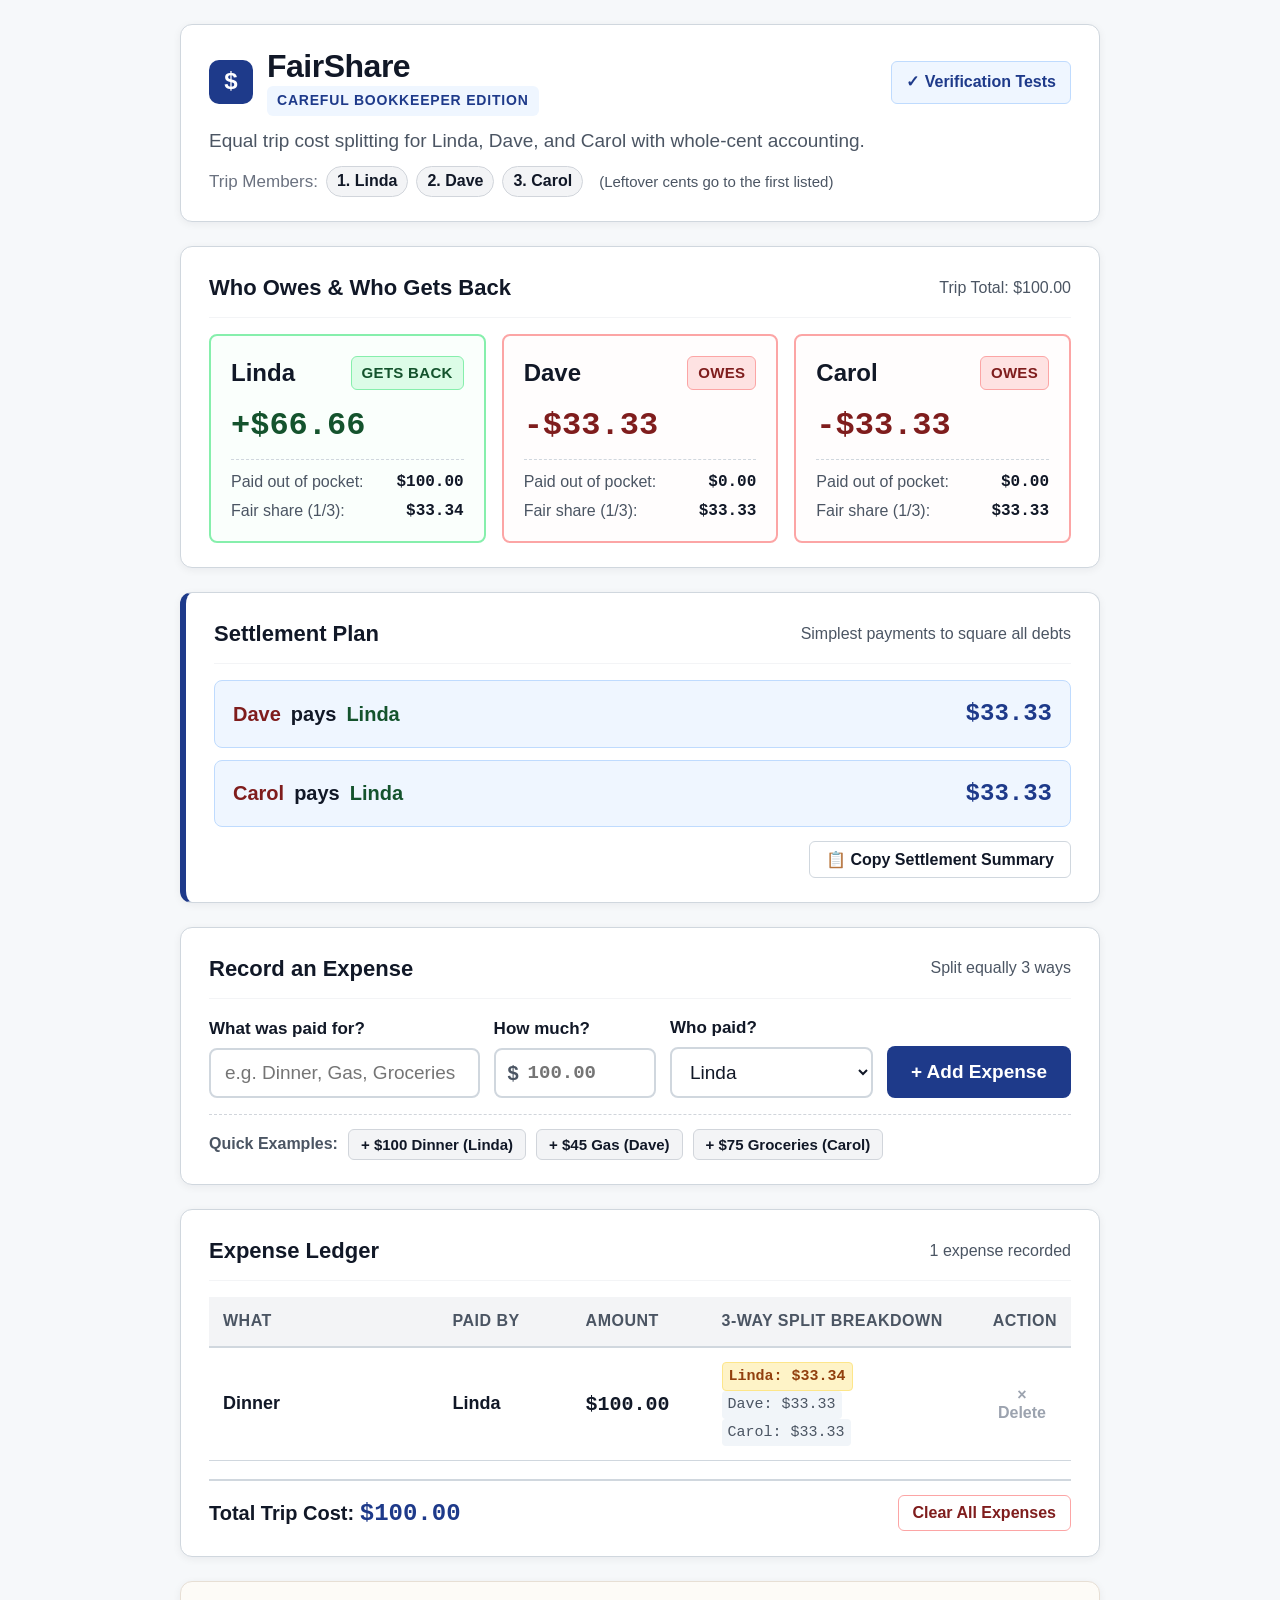
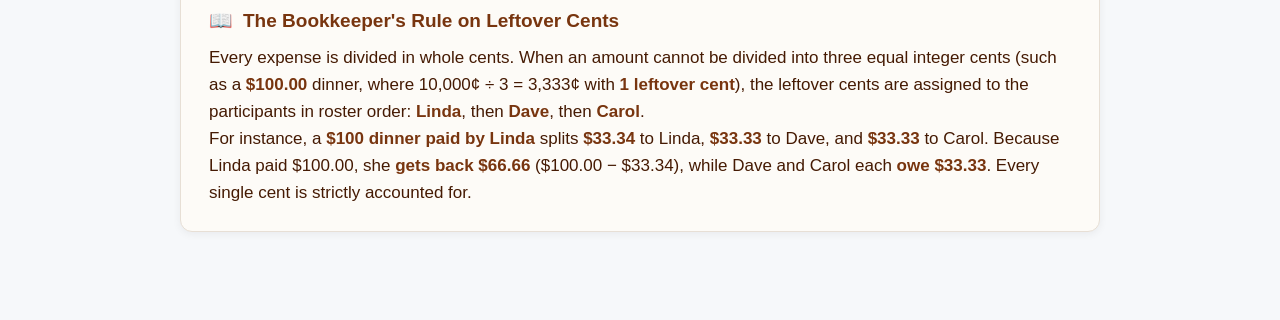
==== index.html @ 0f7b6aad "Initial commit" ====
<!DOCTYPE html>
<html lang="en">
<head>
  <meta charset="UTF-8">
  <meta name="viewport" content="width=device-width, initial-scale=1.0">
  <title>FairShare - Trip Cost Splitter for Linda, Dave & Carol</title>
  <link rel="stylesheet" href="style.css">
</head>
<body>
  <div class="container">
    <!-- Main Header -->
    <header class="app-header">
      <div class="header-top">
        <div class="brand">
          <div class="brand-icon">$</div>
          <div>
            <h1>FairShare</h1>
            <span class="header-badge">Careful Bookkeeper Edition</span>
          </div>
        </div>
        <div class="header-actions">
          <a href="tests.html" class="btn-header-link" title="Open unit verification tests">
            <span>&check;</span> Verification Tests
          </a>
        </div>
      </div>
      <p class="subtitle">Equal trip cost splitting for Linda, Dave, and Carol with whole-cent accounting.</p>
      <div class="participants-tagline">
        <span>Trip Members:</span>
        <span class="participant-chip">1. Linda</span>
        <span class="participant-chip">2. Dave</span>
        <span class="participant-chip">3. Carol</span>
        <span style="margin-left: 8px; font-size: 15px; color: var(--text-muted);">(Leftover cents go to the first listed)</span>
      </div>
    </header>

    <!-- Balances Overview ("Who owes and who gets back") -->
    <section class="card" aria-labelledby="balances-heading">
      <div class="card-title">
        <h2 id="balances-heading" style="font-size: 22px; font-weight: 700;">Who Owes &amp; Who Gets Back</h2>
        <span class="card-subtitle" id="trip-total-summary">Trip Total: $0.00</span>
      </div>
      <div class="balances-grid" id="balances-container" aria-live="polite">
        <!-- Rendered by app.js -->
      </div>
    </section>

    <!-- Settlement Plan ("How to Settle Up") -->
    <section class="card settlement-card" aria-labelledby="settlement-heading">
      <div class="card-title">
        <h2 id="settlement-heading" style="font-size: 22px; font-weight: 700;">Settlement Plan</h2>
        <span class="card-subtitle">Simplest payments to square all debts</span>
      </div>
      <div class="settlement-list" id="settlement-list">
        <!-- Rendered by app.js -->
      </div>
      <div class="settlement-footer" id="settlement-footer" style="display: none;">
        <button type="button" class="btn-secondary" id="btn-copy-settlement">
          📋 Copy Settlement Summary
        </button>
      </div>
    </section>

    <!-- Add Expense Form -->
    <section class="card" aria-labelledby="add-expense-heading">
      <div class="card-title">
        <h2 id="add-expense-heading" style="font-size: 22px; font-weight: 700;">Record an Expense</h2>
        <span class="card-subtitle">Split equally 3 ways</span>
      </div>

      <form id="expense-form" novalidate>
        <div class="form-grid">
          <!-- Description -->
          <div class="form-group">
            <label for="expense-what">What was paid for?</label>
            <input type="text" id="expense-what" placeholder="e.g. Dinner, Gas, Groceries" required autocomplete="off">
          </div>

          <!-- Amount -->
          <div class="form-group">
            <label for="expense-amount">How much?</label>
            <div class="amount-input-wrapper">
              <span class="currency-symbol">$</span>
              <input type="text" id="expense-amount" placeholder="100.00" inputmode="decimal" required autocomplete="off">
            </div>
          </div>

          <!-- Paid By -->
          <div class="form-group">
            <label for="expense-paidby">Who paid?</label>
            <select id="expense-paidby" required>
              <option value="Linda">Linda</option>
              <option value="Dave">Dave</option>
              <option value="Carol">Carol</option>
            </select>
          </div>

          <!-- Submit Button -->
          <div class="form-group">
            <button type="submit" class="btn-primary" id="btn-add-expense">
              + Add Expense
            </button>
          </div>
        </div>

        <div id="form-error" class="error-banner" role="alert"></div>

        <!-- Quick Demo Presets -->
        <div class="presets-bar">
          <span class="presets-label">Quick Examples:</span>
          <button type="button" class="btn-preset" data-what="Dinner" data-amount="100.00" data-paidby="Linda">
            + $100 Dinner (Linda)
          </button>
          <button type="button" class="btn-preset" data-what="Gas" data-amount="45.00" data-paidby="Dave">
            + $45 Gas (Dave)
          </button>
          <button type="button" class="btn-preset" data-what="Groceries" data-amount="75.00" data-paidby="Carol">
            + $75 Groceries (Carol)
          </button>
        </div>
      </form>
    </section>

    <!-- Expense Ledger Table -->
    <section class="card" aria-labelledby="ledger-heading">
      <div class="card-title">
        <h2 id="ledger-heading" style="font-size: 22px; font-weight: 700;">Expense Ledger</h2>
        <span class="card-subtitle" id="ledger-count-label">0 expenses recorded</span>
      </div>

      <div class="ledger-table-wrapper">
        <table class="ledger-table">
          <thead>
            <tr>
              <th scope="col" style="width: 28%;">What</th>
              <th scope="col" style="width: 16%;">Paid By</th>
              <th scope="col" style="width: 16%;">Amount</th>
              <th scope="col" style="width: 32%;">3-Way Split Breakdown</th>
              <th scope="col" style="width: 8%; text-align: right;">Action</th>
            </tr>
          </thead>
          <tbody id="ledger-body">
            <!-- Rendered by app.js -->
          </tbody>
        </table>
      </div>

      <div class="ledger-footer" id="ledger-footer">
        <div class="total-stat">
          Total Trip Cost: <span class="total-amount-highlight" id="footer-total-amount">$0.00</span>
        </div>
        <button type="button" class="btn-clear" id="btn-clear-all">
          Clear All Expenses
        </button>
      </div>
    </section>

    <!-- Bookkeeper Note Card -->
    <div class="card note-card">
      <div class="note-header">
        <span>📖</span>
        <span>The Bookkeeper's Rule on Leftover Cents</span>
      </div>
      <p class="note-text">
        Every expense is divided in whole cents. When an amount cannot be divided into three equal integer cents (such as a <strong>$100.00</strong> dinner, where 10,000&cent; &divide; 3 = 3,333&cent; with <strong>1 leftover cent</strong>), the leftover cents are assigned to the participants in roster order: <strong>Linda</strong>, then <strong>Dave</strong>, then <strong>Carol</strong>.
        <br>
        For instance, a <strong>$100 dinner paid by Linda</strong> splits <strong>$33.34</strong> to Linda, <strong>$33.33</strong> to Dave, and <strong>$33.33</strong> to Carol. Because Linda paid $100.00, she <strong>gets back $66.66</strong> ($100.00 &minus; $33.34), while Dave and Carol each <strong>owe $33.33</strong>. Every single cent is strictly accounted for.
      </p>
    </div>
  </div>

  <!-- Scripts -->
  <script src="money.js"></script>
  <script src="app.js"></script>
</body>
</html>
---- style.css ----
/* ==========================================================================
   FairShare - style.css
   Careful Bookkeeper Ledger Theme
   Optimized for offline use, large text, high contrast, and clean layout
   ========================================================================== */

:root {
  --font-main: -apple-system, BlinkMacSystemFont, "Segoe UI", Roboto, Helvetica, Arial, sans-serif;
  --font-mono: ui-monospace, "SF Mono", "Cascadia Mono", Menlo, Consolas, monospace;

  /* Colors */
  --bg-page: #f6f8fa;
  --card-bg: #ffffff;
  --card-border: #d0d7de;
  --card-shadow: 0 2px 8px rgba(15, 23, 42, 0.06);

  --text-main: #111827;
  --text-muted: #4b5563;
  --text-light: #6b7280;

  --primary: #1e3a8a;
  --primary-hover: #172554;
  --primary-light: #eff6ff;

  --credit-text: #14532d;
  --credit-bg: #dcfce7;
  --credit-border: #86efac;

  --debt-text: #7f1d1d;
  --debt-bg: #fee2e2;
  --debt-border: #fca5a5;

  --neutral-text: #374151;
  --neutral-bg: #f3f4f6;
  --neutral-border: #d1d5db;

  --accent-gold: #b45309;
  --accent-gold-bg: #fef3c7;

  --radius-lg: 12px;
  --radius-md: 8px;
  --radius-sm: 6px;
}

* {
  box-sizing: border-box;
  margin: 0;
  padding: 0;
}

body {
  font-family: var(--font-main);
  font-size: 19px;
  line-height: 1.55;
  color: var(--text-main);
  background-color: var(--bg-page);
  padding: 24px 16px 64px 16px;
  -webkit-font-smoothing: antialiased;
}

.container {
  max-width: 920px;
  margin: 0 auto;
}

/* --------------------------------------------------------------------------
   Header
   -------------------------------------------------------------------------- */
.app-header {
  background: var(--card-bg);
  border: 1px solid var(--card-border);
  border-radius: var(--radius-lg);
  padding: 24px 28px;
  margin-bottom: 24px;
  box-shadow: var(--card-shadow);
  display: flex;
  flex-direction: column;
  gap: 12px;
}

.header-top {
  display: flex;
  justify-content: space-between;
  align-items: center;
  flex-wrap: wrap;
  gap: 12px;
}

.brand {
  display: flex;
  align-items: center;
  gap: 14px;
}

.brand-icon {
  width: 44px;
  height: 44px;
  background: var(--primary);
  color: #ffffff;
  border-radius: 10px;
  display: flex;
  align-items: center;
  justify-content: center;
  font-size: 24px;
  font-weight: 800;
  font-family: var(--font-mono);
}

h1 {
  font-size: 32px;
  font-weight: 800;
  color: var(--text-main);
  letter-spacing: -0.5px;
  line-height: 1.1;
}

.header-badge {
  display: inline-block;
  font-size: 14px;
  font-weight: 700;
  text-transform: uppercase;
  letter-spacing: 0.8px;
  padding: 4px 10px;
  background: var(--primary-light);
  color: var(--primary);
  border-radius: 6px;
}

.header-actions {
  display: flex;
  gap: 10px;
  align-items: center;
}

.btn-header-link {
  font-size: 16px;
  font-weight: 600;
  color: var(--primary);
  text-decoration: none;
  background: var(--primary-light);
  border: 1px solid #bfdbfe;
  padding: 8px 14px;
  border-radius: var(--radius-sm);
  display: inline-flex;
  align-items: center;
  gap: 6px;
  transition: all 0.15s ease;
}

.btn-header-link:hover {
  background: #dbeafe;
}

.subtitle {
  font-size: 19px;
  color: var(--text-muted);
  line-height: 1.4;
}

.participants-tagline {
  font-size: 17px;
  color: var(--text-light);
  display: flex;
  align-items: center;
  gap: 8px;
  flex-wrap: wrap;
}

.participant-chip {
  background: var(--neutral-bg);
  border: 1px solid var(--neutral-border);
  padding: 2px 10px;
  border-radius: 16px;
  font-weight: 600;
  color: var(--text-main);
  font-size: 16px;
}

/* --------------------------------------------------------------------------
   Cards & Layout
   -------------------------------------------------------------------------- */
.card {
  background: var(--card-bg);
  border: 1px solid var(--card-border);
  border-radius: var(--radius-lg);
  padding: 24px 28px;
  margin-bottom: 24px;
  box-shadow: var(--card-shadow);
}

.card-title {
  font-size: 22px;
  font-weight: 700;
  margin-bottom: 16px;
  display: flex;
  justify-content: space-between;
  align-items: center;
  color: var(--text-main);
  border-bottom: 1px solid var(--neutral-bg);
  padding-bottom: 12px;
}

.card-subtitle {
  font-size: 16px;
  font-weight: 500;
  color: var(--text-muted);
}

/* --------------------------------------------------------------------------
   Balance Cards Grid ("Who Owes & Who Gets Back")
   -------------------------------------------------------------------------- */
.balances-grid {
  display: grid;
  grid-template-columns: repeat(3, 1fr);
  gap: 16px;
  margin-top: 12px;
}

.balance-card {
  border: 2px solid var(--card-border);
  border-radius: var(--radius-md);
  padding: 18px 20px;
  background: #ffffff;
  display: flex;
  flex-direction: column;
  gap: 10px;
  transition: transform 0.15s ease, box-shadow 0.15s ease;
}

.balance-card.status-gets_back {
  border-color: var(--credit-border);
  background: #fafffc;
}

.balance-card.status-owes {
  border-color: var(--debt-border);
  background: #fffdfd;
}

.balance-card.status-settled {
  border-color: var(--neutral-border);
  background: #fafafa;
}

.person-header {
  display: flex;
  justify-content: space-between;
  align-items: center;
}

.person-name {
  font-size: 24px;
  font-weight: 800;
  color: var(--text-main);
}

.balance-badge {
  font-size: 15px;
  font-weight: 700;
  padding: 4px 10px;
  border-radius: 6px;
  letter-spacing: 0.3px;
  text-transform: uppercase;
}

.badge-credit {
  background: var(--credit-bg);
  color: var(--credit-text);
  border: 1px solid var(--credit-border);
}

.badge-debt {
  background: var(--debt-bg);
  color: var(--debt-text);
  border: 1px solid var(--debt-border);
}

.badge-settled {
  background: var(--neutral-bg);
  color: var(--neutral-text);
  border: 1px solid var(--neutral-border);
}

.net-amount {
  font-size: 32px;
  font-weight: 800;
  font-family: var(--font-mono);
  line-height: 1.1;
  margin: 6px 0;
}

.amount-credit {
  color: var(--credit-text);
}

.amount-debt {
  color: var(--debt-text);
}

.amount-settled {
  color: var(--text-light);
}

.balance-breakdown {
  font-size: 16px;
  color: var(--text-muted);
  border-top: 1px dashed var(--card-border);
  padding-top: 10px;
  display: flex;
  flex-direction: column;
  gap: 4px;
}

.breakdown-row {
  display: flex;
  justify-content: space-between;
}

.breakdown-val {
  font-family: var(--font-mono);
  font-weight: 600;
  color: var(--text-main);
}

/* --------------------------------------------------------------------------
   Settlement Plan ("How to Settle Up")
   -------------------------------------------------------------------------- */
.settlement-card {
  border-left: 6px solid var(--primary);
}

.settlement-list {
  display: flex;
  flex-direction: column;
  gap: 12px;
  margin-top: 8px;
}

.settlement-item {
  display: flex;
  align-items: center;
  justify-content: space-between;
  padding: 14px 18px;
  background: var(--primary-light);
  border: 1px solid #bfdbfe;
  border-radius: var(--radius-md);
  font-size: 20px;
}

.settlement-text {
  display: flex;
  align-items: center;
  gap: 10px;
  font-weight: 600;
}

.settlement-debtor {
  color: var(--debt-text);
  font-weight: 700;
}

.settlement-creditor {
  color: var(--credit-text);
  font-weight: 700;
}

.settlement-amount {
  font-family: var(--font-mono);
  font-size: 24px;
  font-weight: 800;
  color: var(--primary);
}

.settlement-empty {
  padding: 16px;
  text-align: center;
  color: var(--credit-text);
  background: var(--credit-bg);
  border: 1px solid var(--credit-border);
  border-radius: var(--radius-md);
  font-weight: 600;
  font-size: 18px;
}

.settlement-footer {
  margin-top: 14px;
  display: flex;
  justify-content: flex-end;
}

.btn-secondary {
  font-size: 16px;
  font-weight: 600;
  color: var(--text-main);
  background: #ffffff;
  border: 1px solid var(--card-border);
  padding: 8px 16px;
  border-radius: var(--radius-sm);
  cursor: pointer;
  display: inline-flex;
  align-items: center;
  gap: 6px;
  transition: all 0.15s ease;
}

.btn-secondary:hover {
  background: var(--neutral-bg);
  border-color: #9ca3af;
}

/* --------------------------------------------------------------------------
   Add Expense Form
   -------------------------------------------------------------------------- */
.form-grid {
  display: grid;
  grid-template-columns: 2fr 1.2fr 1.5fr auto;
  gap: 14px;
  align-items: flex-end;
}

.form-group {
  display: flex;
  flex-direction: column;
  gap: 6px;
}

label {
  font-size: 17px;
  font-weight: 700;
  color: var(--text-main);
}

input[type="text"],
select {
  font-size: 19px;
  font-family: var(--font-main);
  padding: 12px 14px;
  border: 2px solid var(--card-border);
  border-radius: var(--radius-md);
  background-color: #ffffff;
  color: var(--text-main);
  outline: none;
  transition: border-color 0.15s ease, box-shadow 0.15s ease;
  width: 100%;
}

input[type="text"]:focus,
select:focus {
  border-color: var(--primary);
  box-shadow: 0 0 0 3px rgba(30, 58, 138, 0.15);
}

.amount-input-wrapper {
  position: relative;
  display: flex;
  align-items: center;
}

.currency-symbol {
  position: absolute;
  left: 14px;
  font-size: 20px;
  font-weight: 700;
  color: var(--text-muted);
  pointer-events: none;
}

.amount-input-wrapper input {
  padding-left: 32px;
  font-family: var(--font-mono);
  font-weight: 700;
}

.btn-primary {
  font-size: 19px;
  font-weight: 700;
  color: #ffffff;
  background-color: var(--primary);
  border: none;
  padding: 13px 24px;
  border-radius: var(--radius-md);
  cursor: pointer;
  transition: background-color 0.15s ease, transform 0.1s ease;
  white-space: nowrap;
  height: 52px;
}

.btn-primary:hover {
  background-color: var(--primary-hover);
}

.btn-primary:active {
  transform: translateY(1px);
}

/* Quick Fill Presets */
.presets-bar {
  margin-top: 16px;
  padding-top: 14px;
  border-top: 1px dashed var(--neutral-border);
  display: flex;
  align-items: center;
  gap: 10px;
  flex-wrap: wrap;
}

.presets-label {
  font-size: 16px;
  font-weight: 600;
  color: var(--text-muted);
}

.btn-preset {
  font-size: 15px;
  font-weight: 600;
  background: var(--neutral-bg);
  color: var(--text-main);
  border: 1px solid var(--neutral-border);
  padding: 6px 12px;
  border-radius: var(--radius-sm);
  cursor: pointer;
  transition: all 0.15s ease;
}

.btn-preset:hover {
  background: #e5e7eb;
  border-color: #9ca3af;
}

.error-banner {
  margin-top: 12px;
  padding: 10px 14px;
  background: var(--debt-bg);
  border: 1px solid var(--debt-border);
  color: var(--debt-text);
  border-radius: var(--radius-sm);
  font-size: 17px;
  font-weight: 600;
  display: none;
}

/* --------------------------------------------------------------------------
   Expense Ledger Table
   -------------------------------------------------------------------------- */
.ledger-table-wrapper {
  overflow-x: auto;
  margin-top: 8px;
}

.ledger-table {
  width: 100%;
  border-collapse: collapse;
  font-size: 18px;
}

.ledger-table th {
  text-align: left;
  padding: 12px 14px;
  background: var(--neutral-bg);
  font-size: 16px;
  font-weight: 700;
  color: var(--text-muted);
  border-bottom: 2px solid var(--card-border);
  text-transform: uppercase;
  letter-spacing: 0.5px;
}

.ledger-table td {
  padding: 14px;
  border-bottom: 1px solid var(--card-border);
  vertical-align: middle;
}

.ledger-table tr:hover td {
  background-color: #f9fafb;
}

.col-what {
  font-weight: 600;
  color: var(--text-main);
}

.col-paidby {
  font-weight: 600;
}

.col-amount {
  font-family: var(--font-mono);
  font-weight: 700;
  font-size: 20px;
}

.col-split {
  font-size: 16px;
  color: var(--text-muted);
}

.split-pill {
  display: inline-block;
  font-family: var(--font-mono);
  font-size: 15px;
  background: #f1f5f9;
  padding: 2px 6px;
  border-radius: 4px;
  margin-right: 4px;
}

.split-pill.remainder-holder {
  background: #fef3c7;
  border: 1px solid #fde68a;
  color: #92400e;
  font-weight: 700;
}

.col-action {
  text-align: right;
}

.btn-delete {
  background: transparent;
  border: 1px solid transparent;
  color: #9ca3af;
  padding: 6px 10px;
  border-radius: var(--radius-sm);
  cursor: pointer;
  font-size: 16px;
  font-weight: 600;
  transition: all 0.15s ease;
}

.btn-delete:hover {
  background: var(--debt-bg);
  color: var(--debt-text);
  border-color: var(--debt-border);
}

.empty-ledger {
  text-align: center;
  padding: 36px 16px;
  color: var(--text-light);
  font-size: 19px;
}

.ledger-footer {
  margin-top: 18px;
  padding-top: 14px;
  border-top: 2px solid var(--card-border);
  display: flex;
  justify-content: space-between;
  align-items: center;
  flex-wrap: wrap;
  gap: 12px;
}

.total-stat {
  font-size: 20px;
  font-weight: 700;
  color: var(--text-main);
}

.total-amount-highlight {
  font-family: var(--font-mono);
  font-size: 24px;
  color: var(--primary);
  font-weight: 800;
}

.btn-clear {
  font-size: 16px;
  font-weight: 600;
  color: var(--debt-text);
  background: transparent;
  border: 1px solid var(--debt-border);
  padding: 8px 14px;
  border-radius: var(--radius-sm);
  cursor: pointer;
  transition: all 0.15s ease;
}

.btn-clear:hover {
  background: var(--debt-bg);
}

/* --------------------------------------------------------------------------
   Bookkeeper Note Card
   -------------------------------------------------------------------------- */
.note-card {
  background: #fdfbf7;
  border: 1px solid #e7dfd5;
}

.note-header {
  display: flex;
  align-items: center;
  gap: 10px;
  font-size: 19px;
  font-weight: 700;
  color: #78350f;
  margin-bottom: 8px;
}

.note-text {
  font-size: 17px;
  color: #451a03;
  line-height: 1.6;
}

.note-text strong {
  color: #78350f;
}

/* --------------------------------------------------------------------------
   Responsive Adjustments
   -------------------------------------------------------------------------- */
@media (max-width: 768px) {
  body {
    padding: 16px 10px 48px 10px;
    font-size: 18px;
  }

  .balances-grid {
    grid-template-columns: 1fr;
  }

  .form-grid {
    grid-template-columns: 1fr;
  }

  .btn-primary {
    width: 100%;
  }

  .header-top {
    flex-direction: column;
    align-items: flex-start;
  }

  .header-actions {
    width: 100%;
    justify-content: flex-start;
  }
}
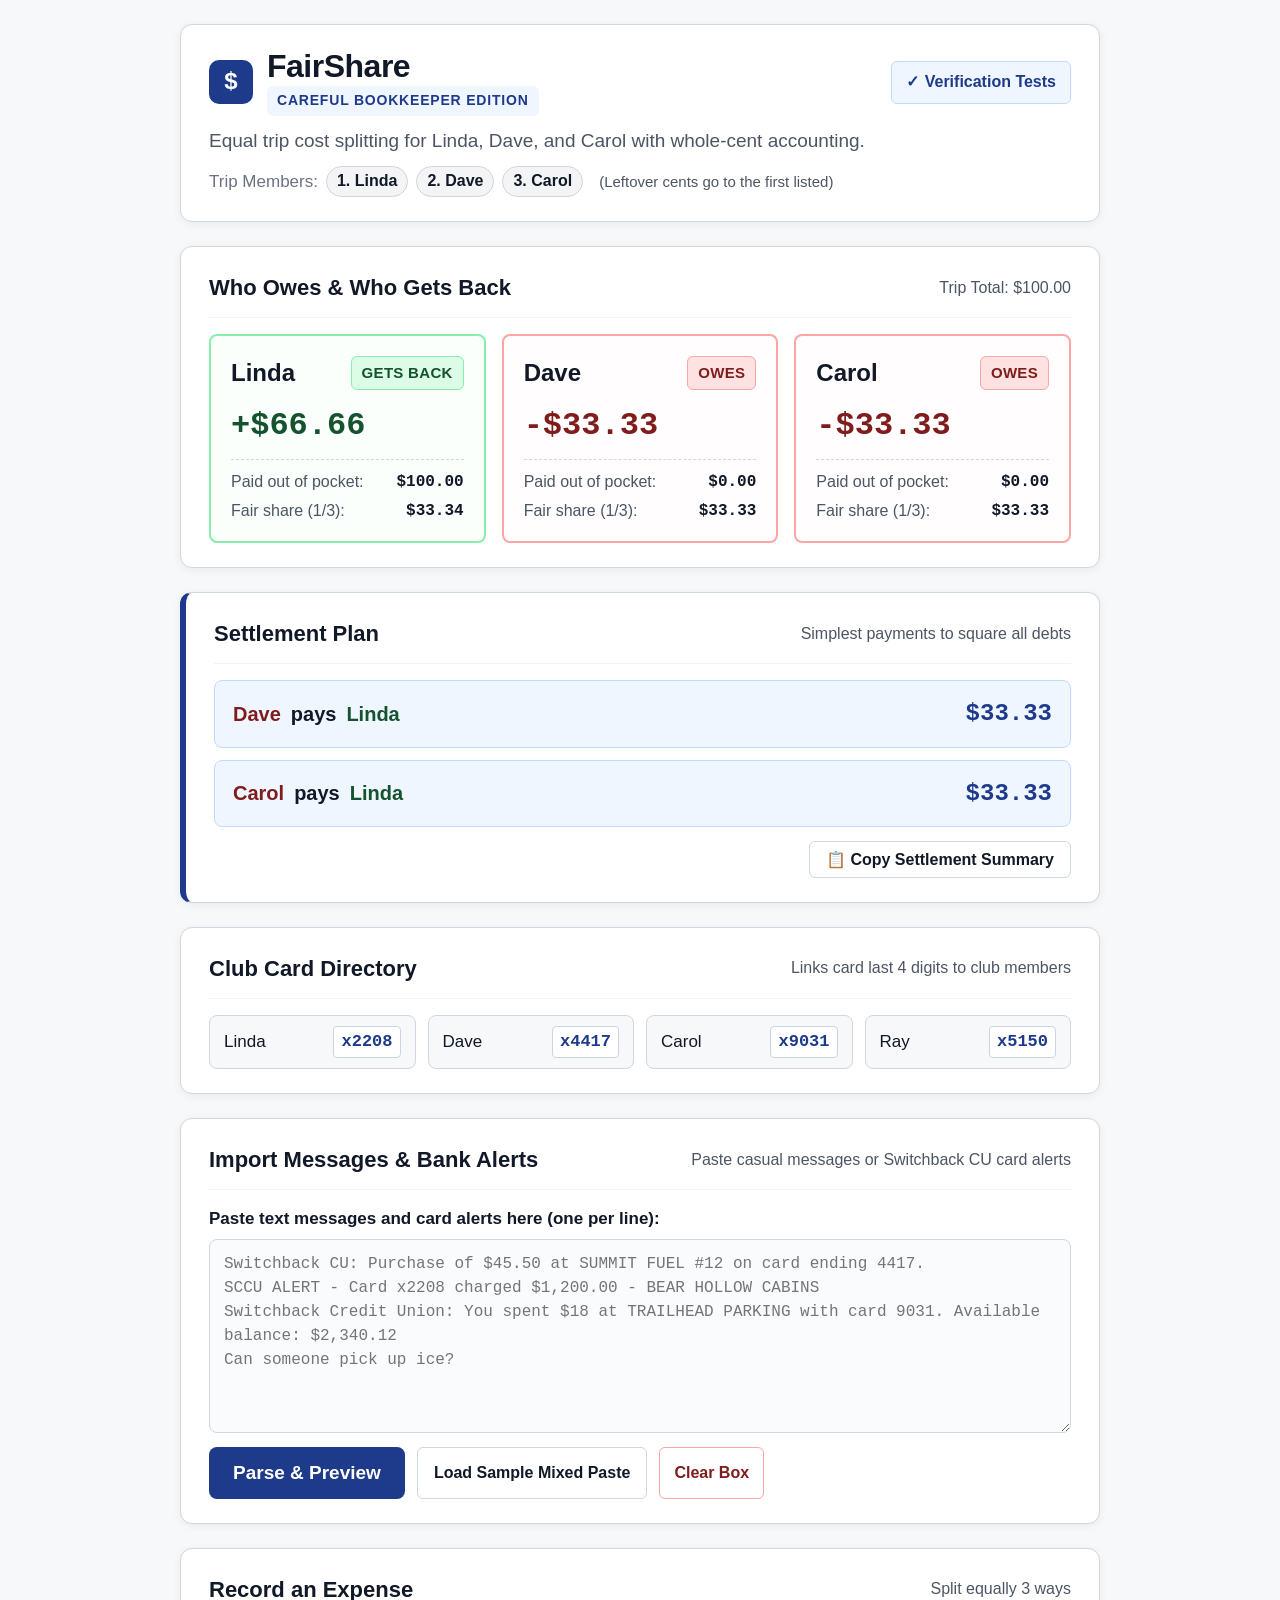
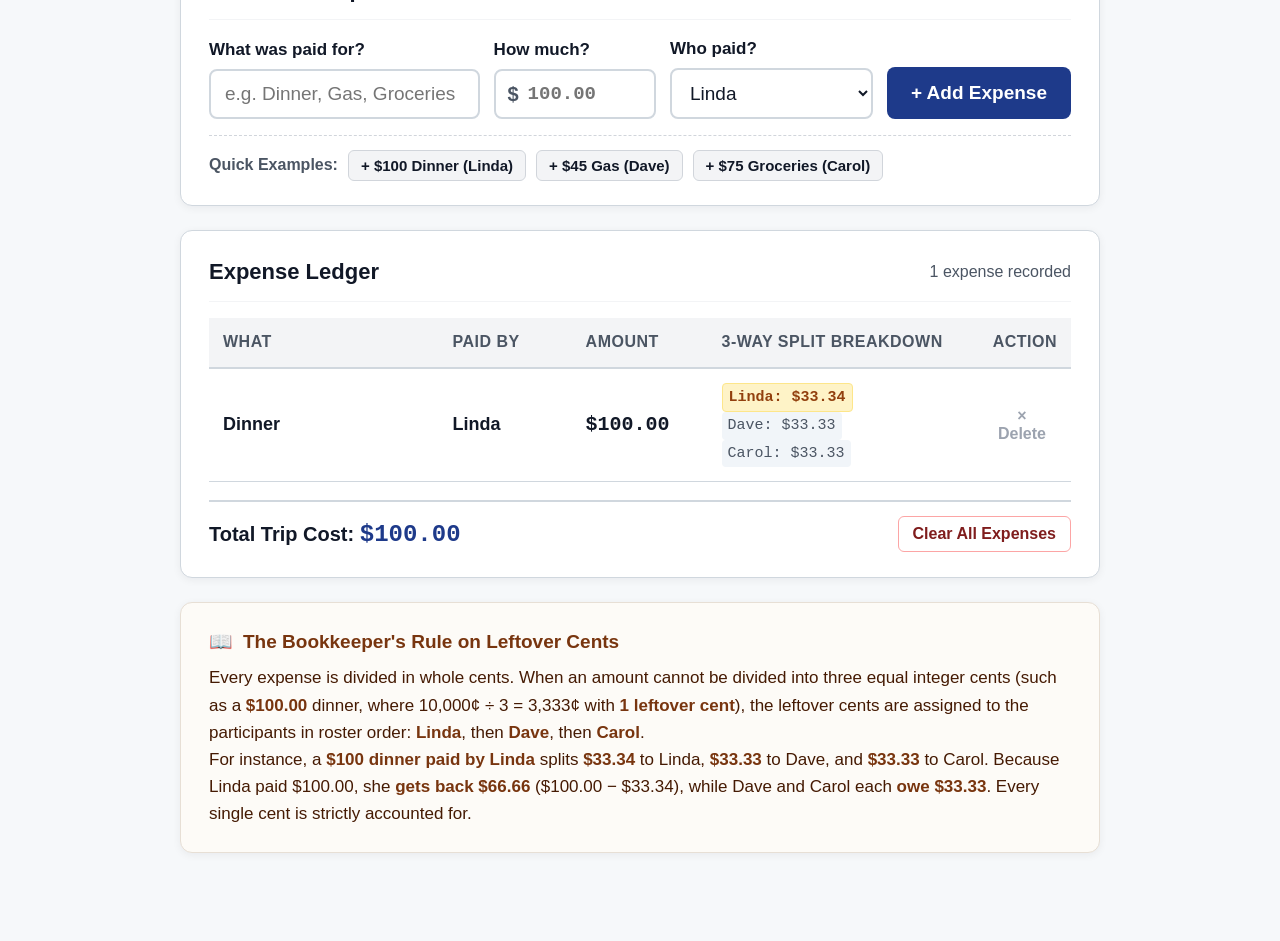
==== commit 7eaa74b0: "docs: update AGENTS.md with card-alert rules and add preview artifacts" ====
--- a/index.html
+++ b/index.html
@@ -61,6 +61,67 @@
       </div>
     </section>
 
+    <!-- Card Directory (Linda, Dave, Carol, Ray) -->
+    <section class="card" aria-labelledby="card-directory-heading">
+      <div class="card-title">
+        <h2 id="card-directory-heading" style="font-size: 22px; font-weight: 700;">Club Card Directory</h2>
+        <span class="card-subtitle">Links card last 4 digits to club members</span>
+      </div>
+      <div class="card-directory-grid" id="card-directory-list">
+        <div class="card-dir-item"><span>Linda</span><code>x2208</code></div>
+        <div class="card-dir-item"><span>Dave</span><code>x4417</code></div>
+        <div class="card-dir-item"><span>Carol</span><code>x9031</code></div>
+        <div class="card-dir-item"><span>Ray</span><code>x5150</code></div>
+      </div>
+    </section>
+
+    <!-- Bank Alert & Text Message Import Box -->
+    <section class="card import-card" aria-labelledby="import-heading">
+      <div class="card-title">
+        <h2 id="import-heading" style="font-size: 22px; font-weight: 700;">Import Messages &amp; Bank Alerts</h2>
+        <span class="card-subtitle">Paste casual messages or Switchback CU card alerts</span>
+      </div>
+
+      <div class="form-group" style="margin-top: 10px;">
+        <label for="import-textarea">Paste text messages and card alerts here (one per line):</label>
+        <textarea id="import-textarea" rows="7" class="import-textarea" placeholder="Switchback CU: Purchase of $45.50 at SUMMIT FUEL #12 on card ending 4417.&#10;SCCU ALERT - Card x2208 charged $1,200.00 - BEAR HOLLOW CABINS&#10;Switchback Credit Union: You spent $18 at TRAILHEAD PARKING with card 9031. Available balance: $2,340.12&#10;Can someone pick up ice?"></textarea>
+      </div>
+
+      <div class="import-actions-bar">
+        <button type="button" class="btn-primary" id="btn-parse-import">Parse &amp; Preview</button>
+        <button type="button" class="btn-secondary" id="btn-load-sample">Load Sample Mixed Paste</button>
+        <button type="button" class="btn-clear" id="btn-clear-import">Clear Box</button>
+      </div>
+
+      <!-- Live Preview Area -->
+      <div id="import-preview-section" class="import-preview-box" style="display: none;">
+        <div class="preview-header">
+          <h3 style="font-size: 20px; font-weight: 700;">Import Preview</h3>
+          <div class="preview-stats">
+            <span class="stat-badge count-badge" id="preview-count">0 expenses</span>
+            <span class="stat-badge total-badge" id="preview-total">$0.00</span>
+          </div>
+        </div>
+
+        <!-- Valid items table -->
+        <div class="preview-items-list" id="preview-items-container"></div>
+
+        <!-- Needs Review Box -->
+        <div class="needs-review-container" id="needs-review-container" style="display: none;">
+          <div class="needs-review-header">
+            <span style="font-size: 20px;">⚠️</span>
+            <h4 style="font-size: 18px; font-weight: 700; color: #991b1b;">Needs Review (<span id="needs-review-count">0</span>)</h4>
+            <span style="font-size: 15px; color: #7f1d1d; margin-left: 8px;">(These lines will NOT be imported until corrected)</span>
+          </div>
+          <ul class="needs-review-list" id="needs-review-list"></ul>
+        </div>
+
+        <div class="preview-actions">
+          <button type="button" class="btn-primary" id="btn-confirm-import">Add <span id="confirm-import-count">0</span> Expenses to Ledger</button>
+        </div>
+      </div>
+    </section>
+
     <!-- Add Expense Form -->
     <section class="card" aria-labelledby="add-expense-heading">
       <div class="card-title">
@@ -171,6 +232,7 @@
 
   <!-- Scripts -->
   <script src="money.js"></script>
+  <script src="importer.js"></script>
   <script src="app.js"></script>
 </body>
 </html>
--- a/style.css
+++ b/style.css
@@ -735,8 +735,183 @@
     align-items: flex-start;
   }
 
-  .header-actions {
-    width: 100%;
-    justify-content: flex-start;
-  }
-}
+}
+
+/* --------------------------------------------------------------------------
+   Card Directory & SMS / Bank Alert Import Styles
+   -------------------------------------------------------------------------- */
+.card-directory-grid {
+  display: grid;
+  grid-template-columns: repeat(auto-fit, minmax(180px, 1fr));
+  gap: 12px;
+  margin-top: 8px;
+}
+
+.card-dir-item {
+  background: var(--bg-page);
+  border: 1px solid var(--card-border);
+  border-radius: var(--radius-md);
+  padding: 10px 14px;
+  font-size: 17px;
+  display: flex;
+  align-items: center;
+  justify-content: space-between;
+}
+
+.card-dir-item code {
+  background: #ffffff;
+  border: 1px solid #cbd5e1;
+  padding: 2px 7px;
+  border-radius: 4px;
+  font-family: var(--font-mono);
+  font-weight: 700;
+  color: var(--primary);
+}
+
+.import-textarea {
+  width: 100%;
+  padding: 12px 14px;
+  font-family: var(--font-mono);
+  font-size: 16px;
+  line-height: 1.5;
+  border: 1.5px solid var(--card-border);
+  border-radius: var(--radius-md);
+  resize: vertical;
+  background-color: #fafbfc;
+  color: var(--text-main);
+  outline: none;
+  transition: border-color 0.15s ease;
+}
+
+.import-textarea:focus {
+  border-color: var(--primary);
+  background-color: #ffffff;
+  box-shadow: 0 0 0 3px rgba(30, 58, 138, 0.12);
+}
+
+.import-actions-bar {
+  display: flex;
+  gap: 12px;
+  margin-top: 14px;
+  flex-wrap: wrap;
+}
+
+.import-preview-box {
+  margin-top: 22px;
+  padding: 18px 20px;
+  background: #f8fafc;
+  border: 1.5px solid #cbd5e1;
+  border-radius: var(--radius-md);
+}
+
+.preview-header {
+  display: flex;
+  justify-content: space-between;
+  align-items: center;
+  flex-wrap: wrap;
+  gap: 12px;
+  margin-bottom: 14px;
+  padding-bottom: 10px;
+  border-bottom: 1px solid #e2e8f0;
+}
+
+.preview-stats {
+  display: flex;
+  gap: 10px;
+  align-items: center;
+}
+
+.stat-badge {
+  padding: 4px 12px;
+  border-radius: 6px;
+  font-weight: 700;
+  font-size: 16px;
+}
+
+.count-badge {
+  background: #e0f2fe;
+  color: #0369a1;
+  border: 1px solid #bae6fd;
+}
+
+.total-badge {
+  background: var(--credit-bg);
+  color: var(--credit-text);
+  border: 1px solid var(--credit-border);
+  font-family: var(--font-mono);
+}
+
+.preview-table {
+  width: 100%;
+  border-collapse: collapse;
+  font-size: 16px;
+  background: #ffffff;
+  border: 1px solid #e2e8f0;
+  border-radius: var(--radius-sm);
+  overflow: hidden;
+  margin-bottom: 16px;
+}
+
+.preview-table th, .preview-table td {
+  padding: 10px 14px;
+  text-align: left;
+  border-bottom: 1px solid #f1f5f9;
+}
+
+.preview-table th {
+  background: #f1f5f9;
+  font-weight: 700;
+  color: var(--text-muted);
+}
+
+.needs-review-container {
+  background: #fef2f2;
+  border: 1.5px solid var(--fail-border, #fca5a5);
+  border-radius: var(--radius-md);
+  padding: 14px 16px;
+  margin-bottom: 16px;
+}
+
+.needs-review-header {
+  display: flex;
+  align-items: center;
+  gap: 8px;
+  margin-bottom: 10px;
+}
+
+.needs-review-list {
+  list-style: none;
+  display: flex;
+  flex-direction: column;
+  gap: 8px;
+}
+
+.needs-review-item {
+  background: #ffffff;
+  border: 1px solid #fecaca;
+  border-radius: 6px;
+  padding: 8px 12px;
+  font-size: 15px;
+  display: flex;
+  flex-direction: column;
+  gap: 4px;
+}
+
+.needs-review-raw {
+  font-family: var(--font-mono);
+  color: #1e293b;
+  word-break: break-all;
+}
+
+.needs-review-reason {
+  color: #b91c1c;
+  font-weight: 600;
+  font-size: 14px;
+}
+
+.preview-actions {
+  display: flex;
+  justify-content: flex-end;
+  margin-top: 14px;
+}
+
